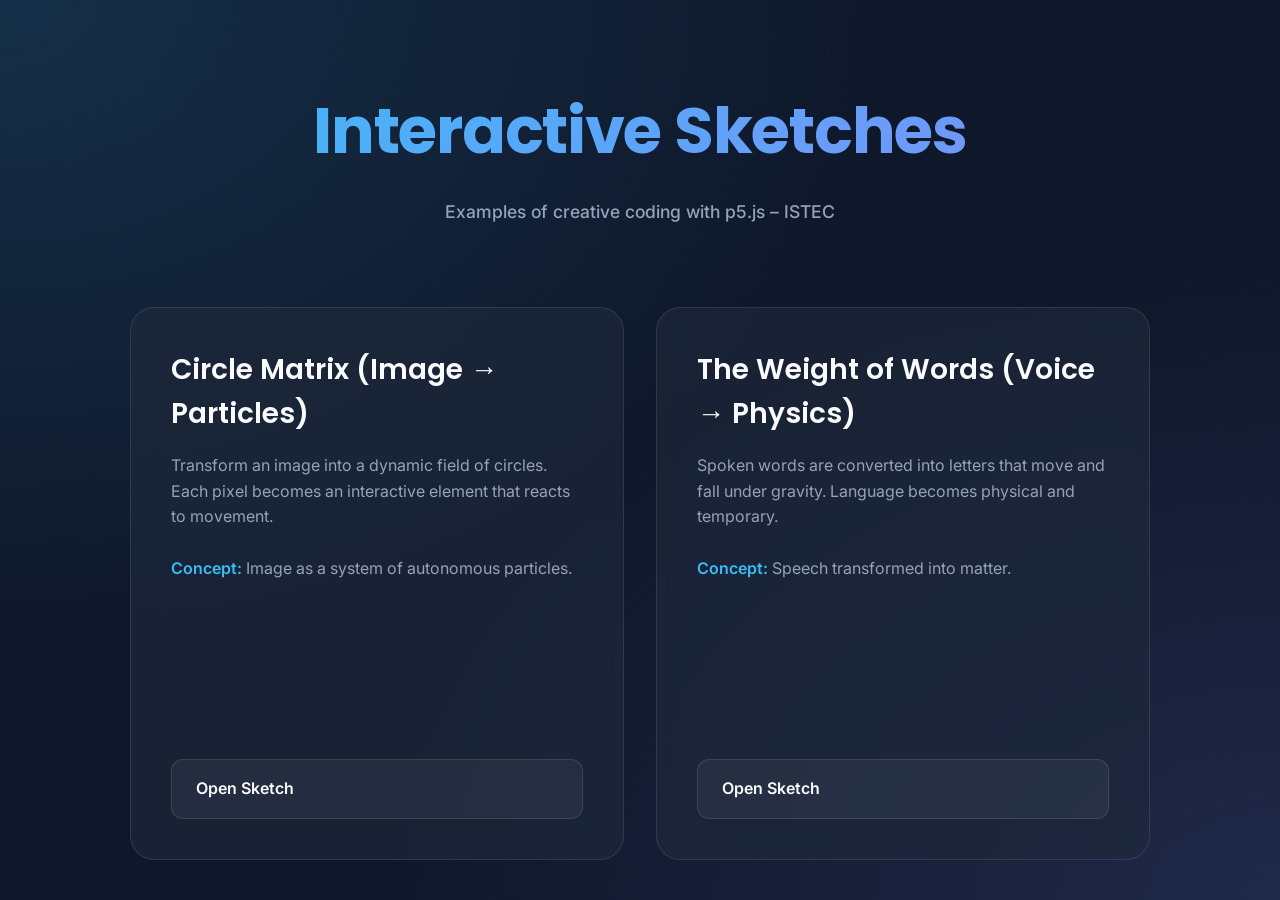
==== index.html @ 4b28a484 "🎨 Palette: Improve semantic navigation and keyboard accessibility - Converted navigation cards from " ====
<!DOCTYPE html>
<html lang="es">
<head>
    <meta charset="UTF-8">
    <meta name="viewport" content="width=device-width, initial-scale=1.0">
    <title>Interactive Sketches – ISTEC</title>
    <link rel="preconnect" href="https://fonts.googleapis.com">
    <link rel="preconnect" href="https://fonts.gstatic.com" crossorigin>
    <link href="https://fonts.googleapis.com/css2?family=Inter:wght@400;500;600&family=Poppins:wght@600;700&display=swap" rel="stylesheet">
    <link rel="stylesheet" href="style.css">
</head>
<body>

<header>
    <h1>Interactive Sketches</h1>
    <p>Examples of creative coding with p5.js – ISTEC</p>
</header>

<main class="container">

    <a href="proyecto1/proyecto1.html" class="card" id="btn-p1">
        <h2>Circle Matrix (Image → Particles)</h2>
        <p>
            Transform an image into a dynamic field of circles.
            Each pixel becomes an interactive element that reacts to movement.
            <br><br>
            <strong>Concept:</strong> Image as a system of autonomous particles.
        </p>
        <span class="btn">Open Sketch</span>
    </a>

    <a href="proyecto2/proyecto2.html" class="card" id="btn-p2">
        <h2>The Weight of Words (Voice → Physics)</h2>
        <p>
            Spoken words are converted into letters that move and fall under gravity.
            Language becomes physical and temporary.
            <br><br>
            <strong>Concept:</strong> Speech transformed into matter.
        </p>
        <span class="btn">Open Sketch</span>
    </a>

</main>

<script src="script.js"></script>
</body>
</html>
---- style.css ----
:root {
    --bg-color: #0f172a;
    --card-bg: rgba(30, 41, 59, 0.7);
    --accent-color: #38bdf8;
    --accent-gradient: linear-gradient(135deg, #38bdf8, #818cf8);
    --text-primary: #f8fafc;
    --text-secondary: #94a3b8;
}

* {
    box-sizing: border-box;
    margin: 0;
    padding: 0;
}

body {
    font-family: 'Inter', system-ui, -apple-system, sans-serif;
    background-color: var(--bg-color);
    background-image:
        radial-gradient(at 0% 0%, rgba(56, 189, 248, 0.15) 0px, transparent 50%),
        radial-gradient(at 100% 100%, rgba(129, 140, 248, 0.15) 0px, transparent 50%);
    color: var(--text-primary);
    min-height: 100vh;
    display: flex;
    flex-direction: column;
    line-height: 1.6;
}

/* HEADER */
header {
    text-align: center;
    padding: 80px 20px 40px;
    animation: fadeInDown 0.8s ease-out;
}

header h1 {
    font-family: 'Poppins', sans-serif;
    font-size: clamp(2.5rem, 8vw, 4rem);
    font-weight: 700;
    letter-spacing: -0.02em;
    margin-bottom: 16px;
    background: var(--accent-gradient);
    -webkit-background-clip: text;
    -webkit-text-fill-color: transparent;
}

header p {
    color: var(--text-secondary);
    font-size: 1.1rem;
    font-weight: 500;
    max-width: 600px;
    margin: 0 auto;
}

/* CONTAINER */
.container {
    flex: 1;
    display: grid;
    grid-template-columns: repeat(auto-fit, minmax(320px, 1fr));
    gap: 32px;
    padding: 40px;
    max-width: 1100px;
    width: 100%;
    margin: 0 auto;
}

/* CARD */
.card {
    background: var(--card-bg);
    backdrop-filter: blur(12px);
    -webkit-backdrop-filter: blur(12px);
    border: 1px solid rgba(255, 255, 255, 0.1);
    border-radius: 24px;
    padding: 40px;
    text-align: left;
    cursor: pointer;
    transition: all 0.4s cubic-bezier(0.23, 1, 0.32, 1);
    display: flex;
    flex-direction: column;
    justify-content: space-between;
    position: relative;
    overflow: hidden;
    animation: fadeInUp 0.8s ease-out both;
    text-decoration: none;
    outline: none;
}

.card:nth-child(2) {
    animation-delay: 0.2s;
}

.card::before {
    content: '';
    position: absolute;
    top: 0;
    left: 0;
    width: 100%;
    height: 100%;
    background: var(--accent-gradient);
    opacity: 0;
    transition: opacity 0.4s ease;
    z-index: 0;
}

.card:hover,
.card:focus-visible {
    transform: translateY(-8px);
    border-color: rgba(56, 189, 248, 0.4);
    box-shadow: 0 0 0 2px var(--accent-color), 0 20px 40px rgba(0, 0, 0, 0.3);
}

.card > * {
    position: relative;
    z-index: 1;
}

/* TEXT */
.card h2 {
    font-family: 'Poppins', sans-serif;
    font-size: 1.75rem;
    font-weight: 600;
    margin-bottom: 16px;
    color: var(--text-primary);
}

.card p {
    color: var(--text-secondary);
    font-size: 1rem;
    margin-bottom: 24px;
}

.card strong {
    color: var(--accent-color);
    font-weight: 600;
}

/* BIG BUTTON */
.btn {
    margin-top: auto;
    padding: 16px 24px;
    font-size: 1rem;
    font-weight: 600;
    border: none;
    border-radius: 12px;
    background: rgba(255, 255, 255, 0.05);
    color: var(--text-primary);
    cursor: pointer;
    transition: all 0.3s ease;
    width: 100%;
    border: 1px solid rgba(255, 255, 255, 0.1);
}

.card:hover .btn,
.card:focus-visible .btn {
    background: var(--accent-gradient);
    border-color: transparent;
    box-shadow: 0 8px 16px rgba(56, 189, 248, 0.2);
}

/* ANIMATIONS */
@keyframes fadeInDown {
    from {
        opacity: 0;
        transform: translateY(-20px);
    }
    to {
        opacity: 1;
        transform: translateY(0);
    }
}

@keyframes fadeInUp {
    from {
        opacity: 0;
        transform: translateY(20px);
    }
    to {
        opacity: 1;
        transform: translateY(0);
    }
}

/* MOBILE */
@media (max-width: 640px) {
    .container {
        padding: 20px;
        grid-template-columns: 1fr;
    }

    .card {
        padding: 30px;
    }

    header {
        padding: 60px 20px 20px;
    }
}
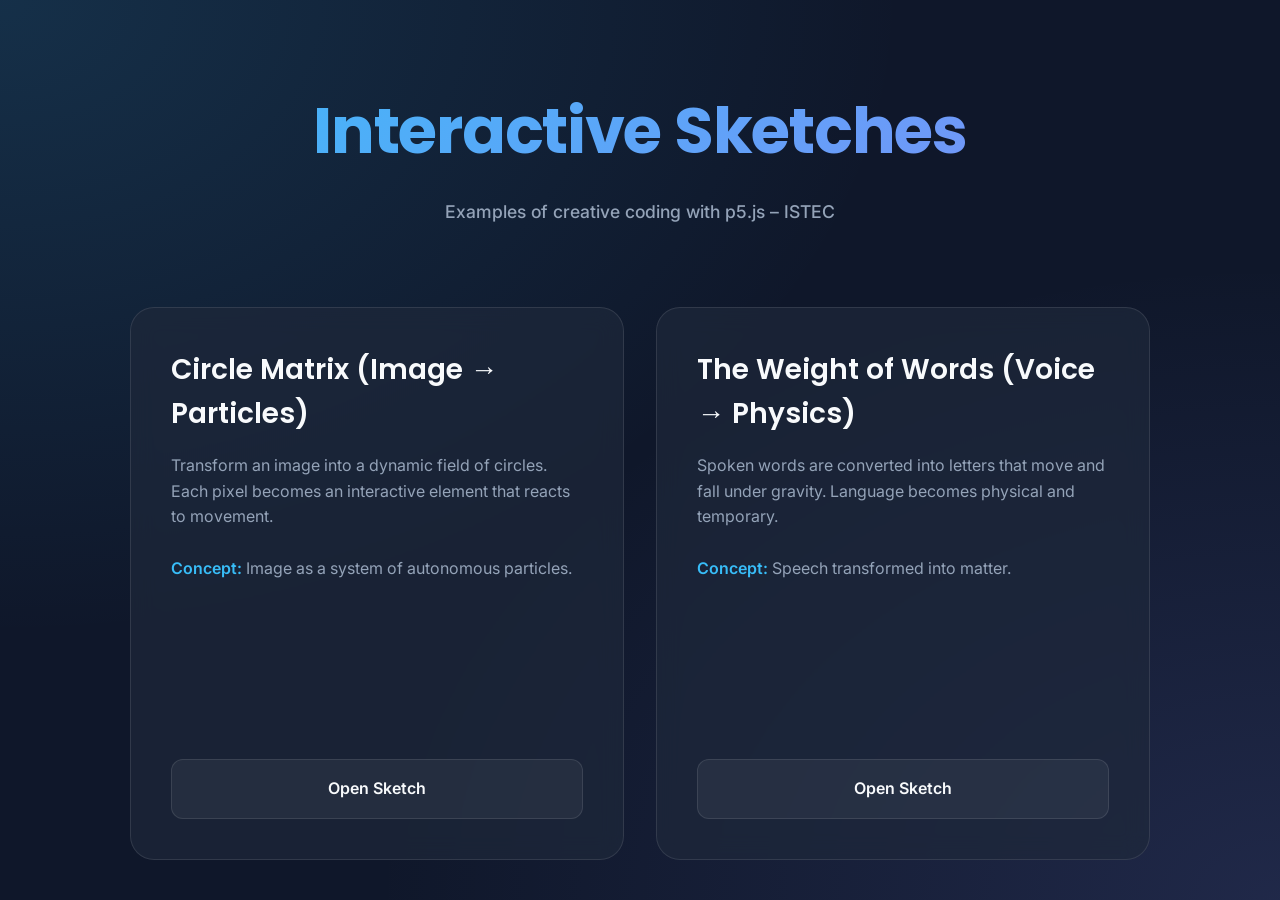
==== commit 5dc8d97b: "🎨 Palette: Enhance navigation semantics and accessibility - Refactored landing page cards from `div`" ====
--- a/index.html
+++ b/index.html
@@ -1,5 +1,5 @@
 <!DOCTYPE html>
-<html lang="es">
+<html lang="en">
 <head>
     <meta charset="UTF-8">
     <meta name="viewport" content="width=device-width, initial-scale=1.0">
--- a/style.css
+++ b/style.css
@@ -79,7 +79,7 @@
     flex-direction: column;
     justify-content: space-between;
     position: relative;
-    overflow: hidden;
+    overflow: visible;
     animation: fadeInUp 0.8s ease-out both;
     text-decoration: none;
     outline: none;
@@ -136,6 +136,8 @@
 
 /* BIG BUTTON */
 .btn {
+    display: block;
+    text-align: center;
     margin-top: auto;
     padding: 16px 24px;
     font-size: 1rem;
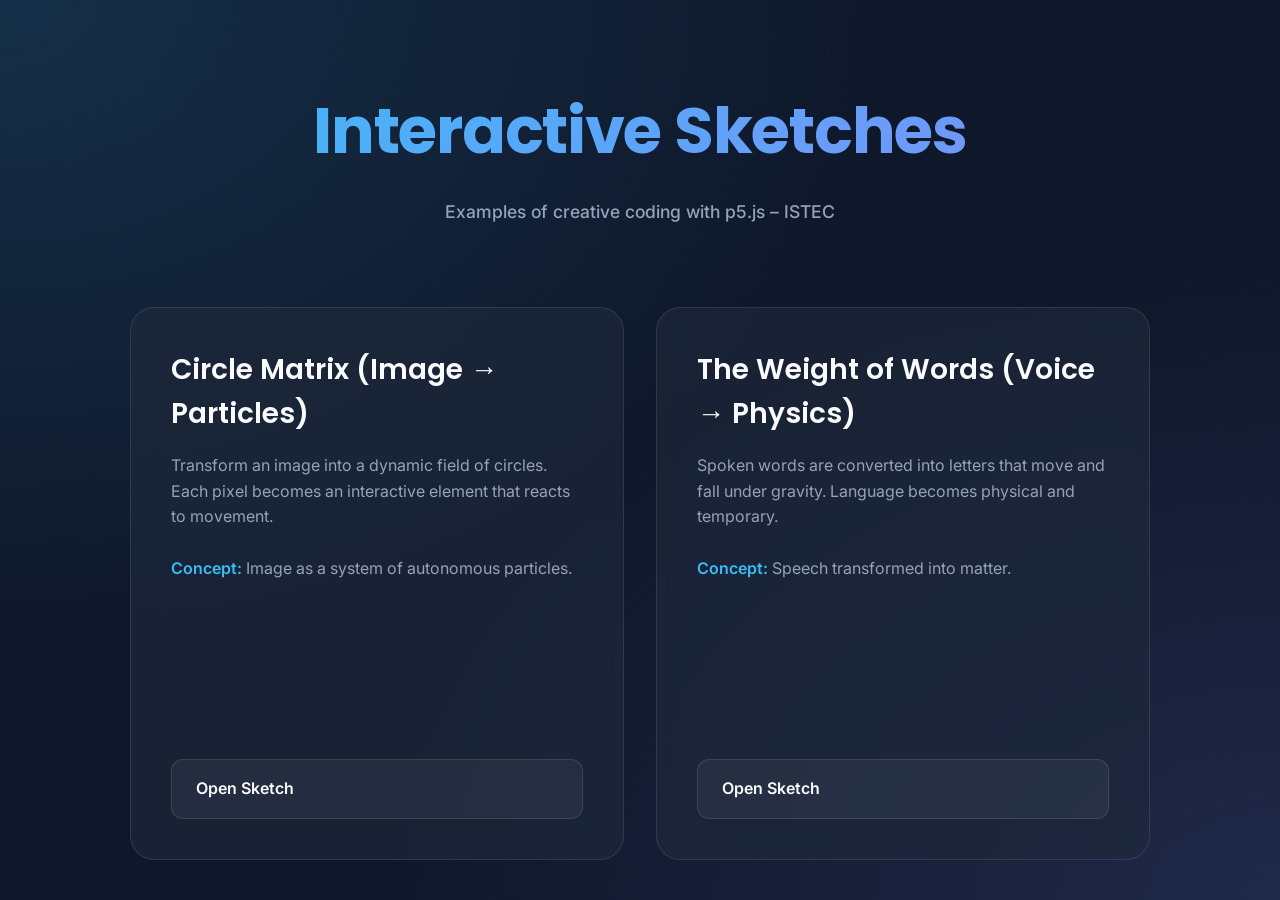
==== commit bbd751ce: "🎨 Palette: Improve navigation accessibility and semantics - Convert landing page cards from `div` to" ====
--- a/index.html
+++ b/index.html
@@ -1,47 +1,47 @@
-<!DOCTYPE html>
-<html lang="en">
-<head>
-    <meta charset="UTF-8">
+<!DOCTYPE html>
+<html lang="en">
+<head>
+    <meta charset="UTF-8">
     <meta name="viewport" content="width=device-width, initial-scale=1.0">
-    <title>Interactive Sketches – ISTEC</title>
+    <title>Interactive Sketches – ISTEC</title>
     <link rel="preconnect" href="https://fonts.googleapis.com">
     <link rel="preconnect" href="https://fonts.gstatic.com" crossorigin>
     <link href="https://fonts.googleapis.com/css2?family=Inter:wght@400;500;600&family=Poppins:wght@600;700&display=swap" rel="stylesheet">
-    <link rel="stylesheet" href="style.css">
-</head>
-<body>
-
-<header>
-    <h1>Interactive Sketches</h1>
-    <p>Examples of creative coding with p5.js – ISTEC</p>
-</header>
-
-<main class="container">
-
-    <a href="proyecto1/proyecto1.html" class="card" id="btn-p1">
-        <h2>Circle Matrix (Image → Particles)</h2>
-        <p>
-            Transform an image into a dynamic field of circles.
-            Each pixel becomes an interactive element that reacts to movement.
-            <br><br>
-            <strong>Concept:</strong> Image as a system of autonomous particles.
-        </p>
-        <span class="btn">Open Sketch</span>
-    </a>
-
-    <a href="proyecto2/proyecto2.html" class="card" id="btn-p2">
-        <h2>The Weight of Words (Voice → Physics)</h2>
-        <p>
-            Spoken words are converted into letters that move and fall under gravity.
-            Language becomes physical and temporary.
-            <br><br>
-            <strong>Concept:</strong> Speech transformed into matter.
-        </p>
-        <span class="btn">Open Sketch</span>
-    </a>
-
-</main>
-
-<script src="script.js"></script>
-</body>
-</html>
+    <link rel="stylesheet" href="style.css">
+</head>
+<body>
+
+<header>
+    <h1>Interactive Sketches</h1>
+    <p>Examples of creative coding with p5.js – ISTEC</p>
+</header>
+
+<main class="container">
+
+    <a href="proyecto1/proyecto1.html" class="card" id="btn-p1">
+        <h2>Circle Matrix (Image → Particles)</h2>
+        <p>
+            Transform an image into a dynamic field of circles.  
+            Each pixel becomes an interactive element that reacts to movement.  
+            <br><br>
+            <strong>Concept:</strong> Image as a system of autonomous particles.
+        </p>
+        <span class="btn">Open Sketch</span>
+    </a>
+
+    <a href="proyecto2/proyecto2.html" class="card" id="btn-p2">
+        <h2>The Weight of Words (Voice → Physics)</h2>
+        <p>
+            Spoken words are converted into letters that move and fall under gravity.  
+            Language becomes physical and temporary.  
+            <br><br>
+            <strong>Concept:</strong> Speech transformed into matter.
+        </p>
+        <span class="btn">Open Sketch</span>
+    </a>
+
+</main>
+
+<script src="script.js"></script>
+</body>
+</html>
--- a/style.css
+++ b/style.css
@@ -66,6 +66,8 @@
 
 /* CARD */
 .card {
+    text-decoration: none;
+    outline: none;
     background: var(--card-bg);
     backdrop-filter: blur(12px);
     -webkit-backdrop-filter: blur(12px);
@@ -79,10 +81,8 @@
     flex-direction: column;
     justify-content: space-between;
     position: relative;
-    overflow: visible;
+    overflow: hidden;
     animation: fadeInUp 0.8s ease-out both;
-    text-decoration: none;
-    outline: none;
 }
 
 .card:nth-child(2) {
@@ -106,6 +106,10 @@
 .card:focus-visible {
     transform: translateY(-8px);
     border-color: rgba(56, 189, 248, 0.4);
+    box-shadow: 0 20px 40px rgba(0, 0, 0, 0.3);
+}
+
+.card:focus-visible {
     box-shadow: 0 0 0 2px var(--accent-color), 0 20px 40px rgba(0, 0, 0, 0.3);
 }
 
@@ -136,8 +140,6 @@
 
 /* BIG BUTTON */
 .btn {
-    display: block;
-    text-align: center;
     margin-top: auto;
     padding: 16px 24px;
     font-size: 1rem;
@@ -153,7 +155,7 @@
 }
 
 .card:hover .btn,
-.card:focus-visible .btn {
+.card:focus-within .btn {
     background: var(--accent-gradient);
     border-color: transparent;
     box-shadow: 0 8px 16px rgba(56, 189, 248, 0.2);
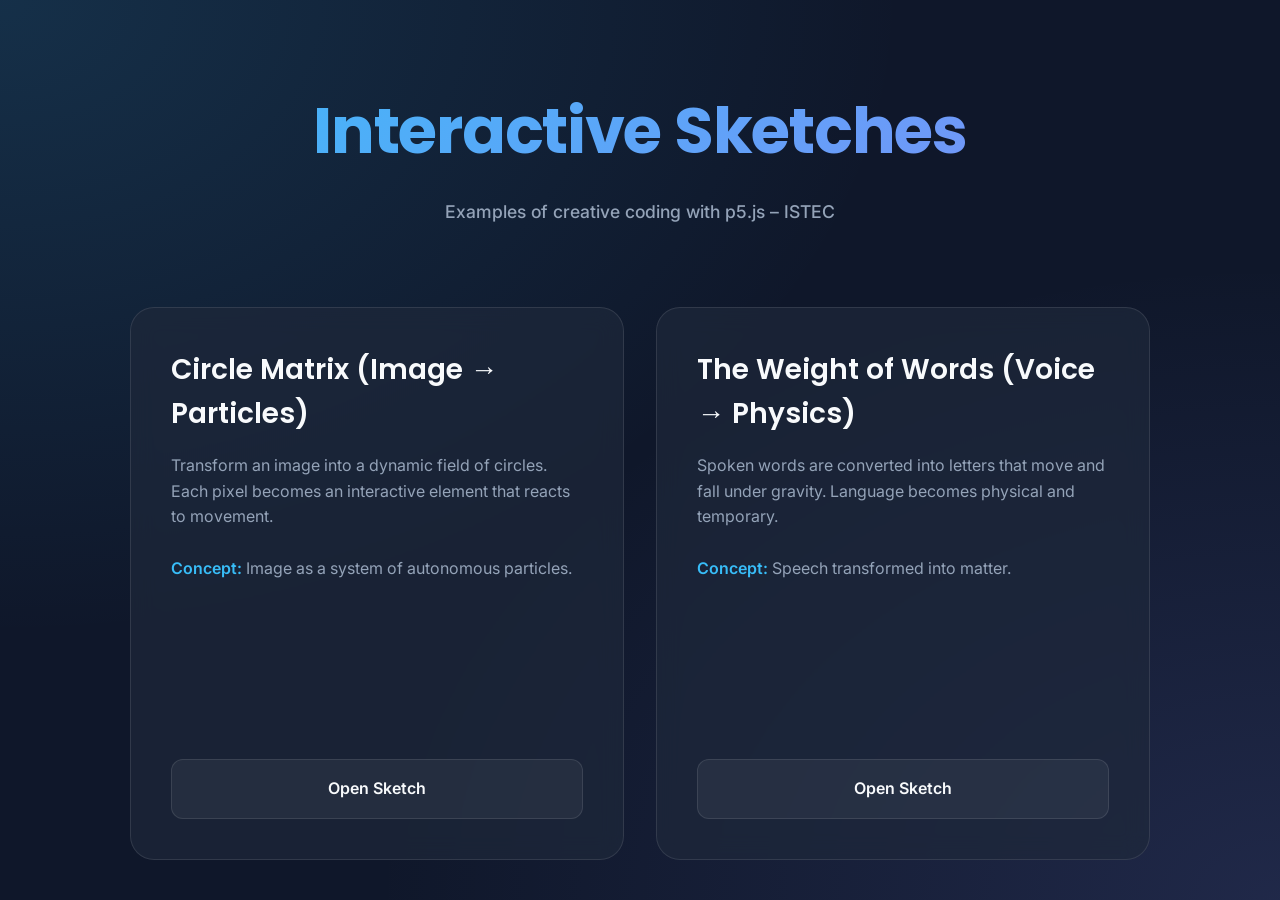
==== commit ae8158e2: "🎨 Palette: Improve navigation accessibility and semantic HTML - Refactor landing page cards from div" ====
--- a/index.html
+++ b/index.html
@@ -1,47 +1,45 @@
-<!DOCTYPE html>
-<html lang="en">
-<head>
-    <meta charset="UTF-8">
+<!DOCTYPE html>
+<html lang="en">
+<head>
+    <meta charset="UTF-8">
     <meta name="viewport" content="width=device-width, initial-scale=1.0">
-    <title>Interactive Sketches – ISTEC</title>
+    <title>Interactive Sketches – ISTEC</title>
     <link rel="preconnect" href="https://fonts.googleapis.com">
     <link rel="preconnect" href="https://fonts.gstatic.com" crossorigin>
     <link href="https://fonts.googleapis.com/css2?family=Inter:wght@400;500;600&family=Poppins:wght@600;700&display=swap" rel="stylesheet">
-    <link rel="stylesheet" href="style.css">
-</head>
-<body>
-
-<header>
-    <h1>Interactive Sketches</h1>
-    <p>Examples of creative coding with p5.js – ISTEC</p>
-</header>
-
-<main class="container">
-
-    <a href="proyecto1/proyecto1.html" class="card" id="btn-p1">
-        <h2>Circle Matrix (Image → Particles)</h2>
-        <p>
-            Transform an image into a dynamic field of circles.  
-            Each pixel becomes an interactive element that reacts to movement.  
-            <br><br>
-            <strong>Concept:</strong> Image as a system of autonomous particles.
-        </p>
-        <span class="btn">Open Sketch</span>
-    </a>
-
-    <a href="proyecto2/proyecto2.html" class="card" id="btn-p2">
-        <h2>The Weight of Words (Voice → Physics)</h2>
-        <p>
-            Spoken words are converted into letters that move and fall under gravity.  
-            Language becomes physical and temporary.  
-            <br><br>
-            <strong>Concept:</strong> Speech transformed into matter.
-        </p>
-        <span class="btn">Open Sketch</span>
-    </a>
-
-</main>
-
-<script src="script.js"></script>
-</body>
-</html>
+    <link rel="stylesheet" href="style.css">
+</head>
+<body>
+
+<header>
+    <h1>Interactive Sketches</h1>
+    <p>Examples of creative coding with p5.js – ISTEC</p>
+</header>
+
+<main class="container">
+
+    <a href="proyecto1/proyecto1.html" class="card" id="btn-p1">
+        <h2>Circle Matrix (Image → Particles)</h2>
+        <p>
+            Transform an image into a dynamic field of circles.
+            Each pixel becomes an interactive element that reacts to movement.
+            <br><br>
+            <strong>Concept:</strong> Image as a system of autonomous particles.
+        </p>
+        <span class="btn">Open Sketch</span>
+    </a>
+
+    <a href="proyecto2/proyecto2.html" class="card" id="btn-p2">
+        <h2>The Weight of Words (Voice → Physics)</h2>
+        <p>
+            Spoken words are converted into letters that move and fall under gravity.
+            Language becomes physical and temporary.
+            <br><br>
+            <strong>Concept:</strong> Speech transformed into matter.
+        </p>
+        <span class="btn">Open Sketch</span>
+    </a>
+
+</main>
+</body>
+</html>
--- a/style.css
+++ b/style.css
@@ -66,8 +66,6 @@
 
 /* CARD */
 .card {
-    text-decoration: none;
-    outline: none;
     background: var(--card-bg);
     backdrop-filter: blur(12px);
     -webkit-backdrop-filter: blur(12px);
@@ -81,8 +79,10 @@
     flex-direction: column;
     justify-content: space-between;
     position: relative;
-    overflow: hidden;
+    overflow: visible;
     animation: fadeInUp 0.8s ease-out both;
+    text-decoration: none;
+    outline: none;
 }
 
 .card:nth-child(2) {
@@ -100,6 +100,7 @@
     opacity: 0;
     transition: opacity 0.4s ease;
     z-index: 0;
+    border-radius: 24px;
 }
 
 .card:hover,
@@ -152,10 +153,12 @@
     transition: all 0.3s ease;
     width: 100%;
     border: 1px solid rgba(255, 255, 255, 0.1);
+    display: block;
+    text-align: center;
 }
 
 .card:hover .btn,
-.card:focus-within .btn {
+.card:focus-visible .btn {
     background: var(--accent-gradient);
     border-color: transparent;
     box-shadow: 0 8px 16px rgba(56, 189, 248, 0.2);
